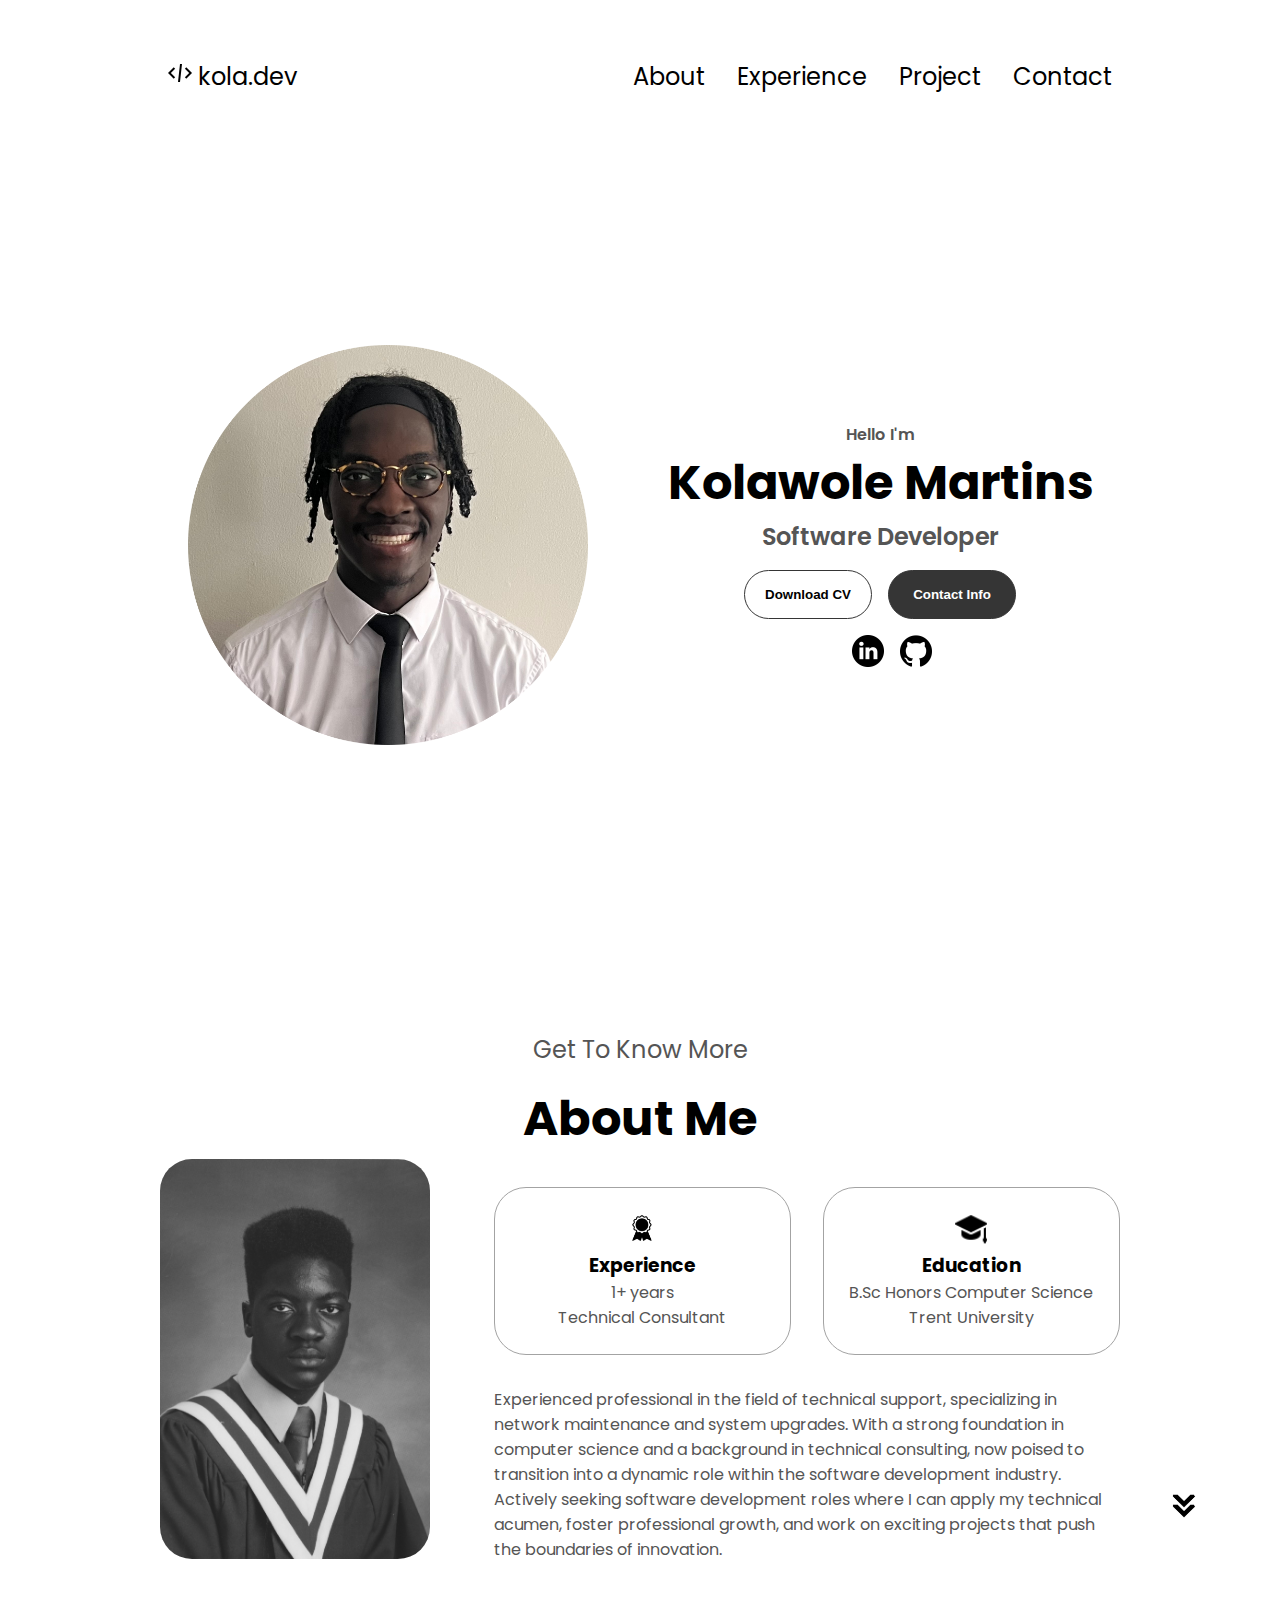
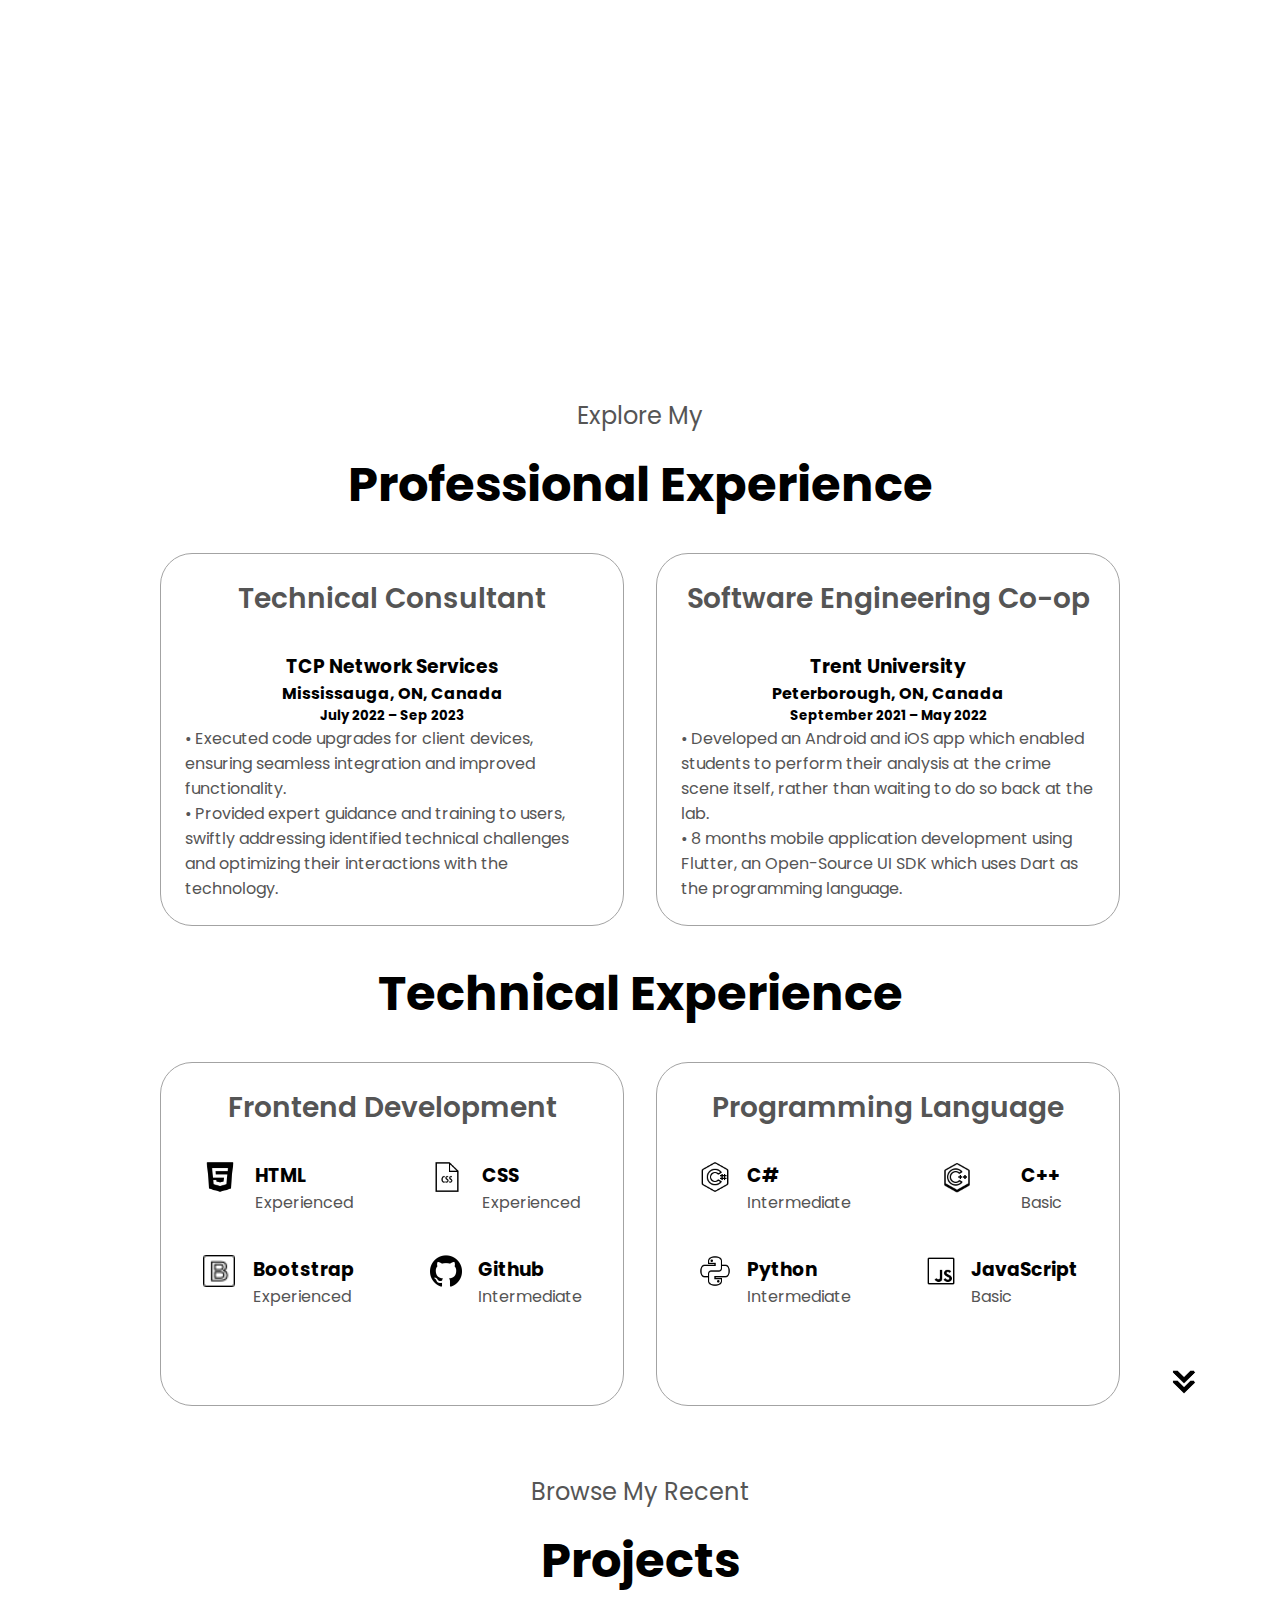
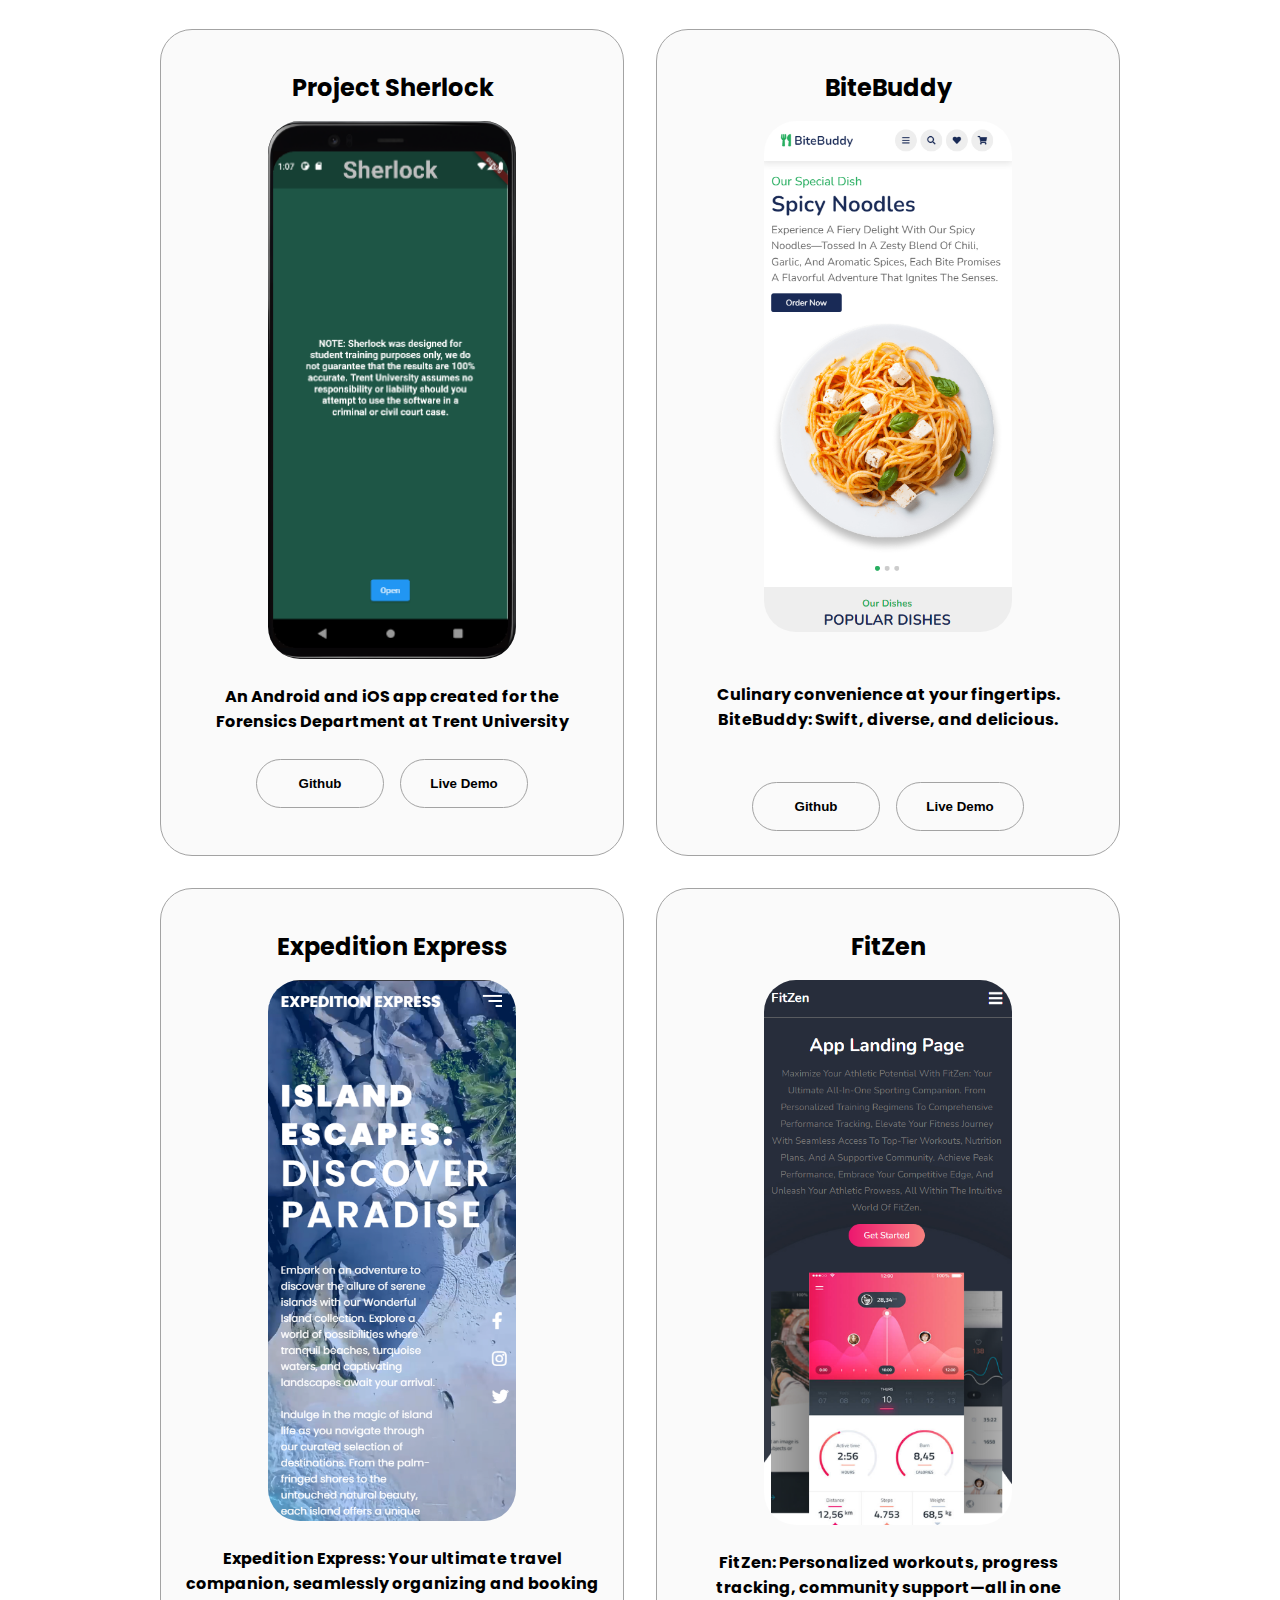
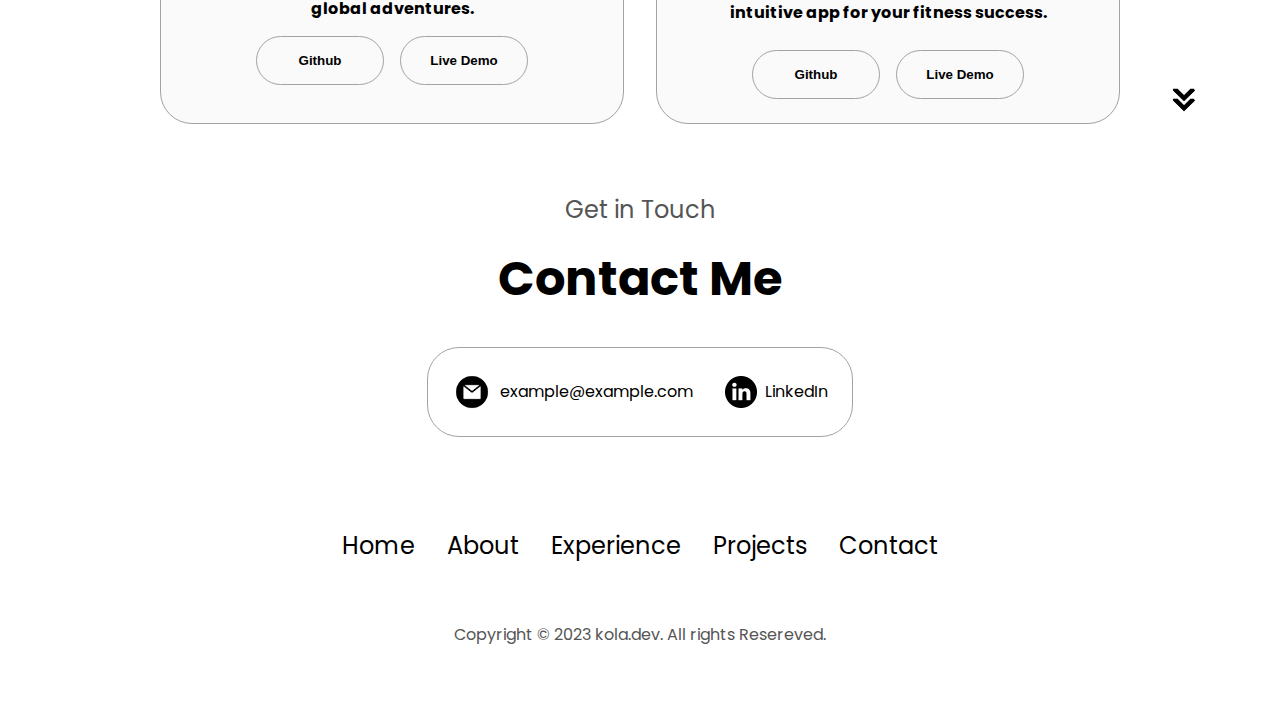
==== index.html @ 6b5a3121 "Update index.html" ====
<!DOCTYPE html>
<html lang="en">

<head>
    <meta charset="UTF-8">
    <meta name="viewport" content="width=device-width, initial-scale=1.0">
    <title>kola.dev</title>

    <!-- CSS Style Sheet -->
    <link rel="stylesheet" href="././wPortfolio/style.css">
    <link rel="stylesheet" href="././wPortfolio/mediaqueries.css">

</head>

<body>
    <nav id="desktop-nav">

        <div class="logo"><img src="././wPortfolio/assests/codingSymbol.png" alt="" class="ico"> kola.dev</div>
        <div>
            <ul class="nav-links">
                <li><a href="#about">About</a></li>
                <li><a href="#experience">Experience</a></li>
                <li><a href="#projects">Project</a></li>
                <li><a href="#contact">Contact</a></li>
            </ul>
        </div>
    </nav>

    <nav id="hamburger-nav">
        <div class="logo">kola.dev</div>
        <div class="hamburger-menu">
            <!-- JS open and close dropdown -->
            <div class="hamburger-icon" onclick="toggleMenu()">
                <span></span>
                <span></span>
                <span></span>
            </div>
            <div class="menu-links">
                <li><a href="#about" onclick="toggleMenu()">About</a></li>
                <li><a href="#experience" onclick="toggleMenu()">Experience</a></li>
                <li><a href="#projects" onclick="toggleMenu()">Project</a></li>
                <li><a href="#contact" onclick="toggleMenu()">Contact</a></li>
            </div>
        </div>
    </nav>

    <!-- Profile Section START -->
    <section id="profile">
        <div class="section__pic-container">
            <!-- Portfolio picture -->
            <img src="././wPortfolio/assests/Kprofile.png" alt="profile picture">
        </div>

        <div class="section__text">
            <p class="section_text__p1"> Hello I'm</p>
            <h1 class="title">Kolawole Martins</h1>
            <p class="section__text__p2">Software Developer</p>

            <!-- PDF Download -->
            <div class="btn-container">
                <button class="btn btn-color-2" onclick="window.open('././wPortfolio/assests/Kola Martins Resume.pdf')">
                    Download CV
                </button>

                <button class="btn btn-color-1" onclick="location.href='./#contact'">
                    Contact Info
                </button>
            </div>

            <!-- socials profiles  -->
            <div id="socials-container">

                <!-- linkedin profile -->
                <img src="././wPortfolio/assests/linkedin.png" alt="linkedin profile" class="icon"
                    onclick="location.href='https://www.linkedin.com/in/kola-martins/'">

                <!-- Github profile  -->
                <img src="././wPortfolio/assests/github.png" alt="linkedin profile" class="icon"
                    onclick="location.href='https://github.com/kolawole10/'">

            </div>
        </div>

    </section>

    <!-- Profile Section END -->


    <!-- About Section START -->
    <section id="about">
        <p class="section__text__p1">Get To Know More</p>
        <h1 class="title">About Me</h1>
        <div class="section-container">
            <!-- Second Image -->
            <div class="section__pic-container">
                <img src="././wPortfolio/assests/graduation-pic-bw.png" alt="Black Pic" class="about-pic">
            </div>
            <!-- About Me  -->
            <div class="about-details-container">
                <div class="about-containers">
                    <div class="details-container">
                        <!-- Experience  -->
                        <img src="././wPortfolio/assests/experience.png" alt="experience icon" class="icon">
                        <h3>Experience</h3>
                        <p>1+ years <br> Technical Consultant</p>
                    </div>
                    <div class="details-container">
                        <!-- Education  -->
                        <img src="././wPortfolio/assests/education2.png" alt="experience icon" class="icon">
                        <h3>Education</h3>
                        <p>B.Sc Honors Computer Science <br>Trent University </p>
                    </div>


                </div>
                <div class="text-container">
                    <p> Experienced professional in the field of technical support, specializing in network maintenance
                        and system
                        upgrades. With a strong foundation in computer science and a background in technical consulting,
                        now poised to
                        transition into a dynamic role within the software development industry.
                        Actively seeking software development roles where I can apply my technical acumen, foster
                        professional
                        growth, and work on exciting projects that push the boundaries of innovation.
                    </p>
                </div>
            </div>
        </div>
        <img src="././wPortfolio/assests/arrow.png" alt="Arrow icon" class="icon arrow"
            onclick="location.href='./#experience'">
    </section>

    <!-- About Section END -->


    <!-- Experience Section START -->
    <section id="experience">
        <p class="section__text__p1"> Explore My</p>

        <!-- Work Experience  -->
        <h1 class="title">Professional Experience</h1>

        <div class="experience-details-container">
            <div class="about-containers">

                <!-- First Experience Column -->
                <div class="details-container">
                    <h2 class="experience-sub-title">Technical Consultant </h2>
                    <h3>TCP Network Services</h3>
                    <h4>Mississauga, ON, Canada </h4>
                    <h5>July 2022 – Sep 2023</h5>

                    <div class="article-container">


                        <div>

                            <p>&#8226; Executed code upgrades for client devices, ensuring seamless integration and
                                improved
                                functionality.</p>
                            <p>&#8226; Provided expert guidance and training to users, swiftly addressing identified
                                technical challenges and
                                optimizing their interactions with the technology.</p>

                        </div>






                    </div>
                </div>

                <!-- Second Experience Column -->
                <div class="details-container">
                    <h2 class="experience-sub-title">Software Engineering Co-op </h2>
                    <h3>Trent University</h3>
                    <h4>Peterborough, ON, Canada </h4>
                    <h5>September 2021 – May 2022</h5>

                    <div class="article-container">


                        <div>

                            <p>&#8226; Developed an Android and iOS app which enabled students to perform their analysis
                                at the
                                crime scene itself, rather than waiting
                                to do so back at the lab.
                            </p>
                            <p>&#8226; 8 months mobile application development using Flutter, an Open-Source UI SDK
                                which uses Dart as the
                                programming language.
                            </p>

                        </div>






                    </div>
                </div>
            </div>

            <!-- Technical Experience -->

            <h1 class="title">Technical Experience</h1>
            <div class="experience-details-container">
                <div class="about-containers">

                    <!-- First Experience Column -->
                    <div class="details-container">
                        <h2 class="experience-sub-title">Frontend Development</h2>
                        <div class="article-container">
                            <article>
                                <img src="././wPortfolio/assests/hmtl-bw-png.png" alt="Experience Icon" class="icon">
                                <div>
                                    <h3>HTML</h3>
                                    <p>Experienced</p>
                                </div>
                            </article>

                            <article>
                                <img src="././wPortfolio/assests/css-bw.png" alt="Experience Icon" class="icon">
                                <div>
                                    <h3>CSS</h3>
                                    <p>Experienced</p>
                                </div>
                            </article>



                            <article>
                                <img src="././wPortfolio/assests/bootstrap-bw.png" alt="Experience Icon" class="icon">
                                <div>
                                    <h3>Bootstrap</h3>
                                    <p>Experienced</p>
                                </div>
                            </article>


                            <article>
                                <img src="././wPortfolio/assests/github.png" alt="Experience Icon" class="icon">
                                <div>
                                    <h3>Github</h3>
                                    <p>Intermediate</p>
                                </div>
                            </article>

                            <article>
                                <img src="" alt="" class="icon">
                                <div>
                                    <h3></h3>
                                    <p></p>
                                </div>
                            </article>


                            <article>
                                <img src="" alt="" class="icon">
                                <div>
                                    <h3></h3>
                                    <p></p>
                                </div>
                            </article>



                        </div>
                    </div>

                    <!-- Second Experience Column -->
                    <div class="details-container">
                        <h2 class="experience-sub-title">Programming Language</h2>
                        <div class="article-container">
                            <article>
                                <img src="././wPortfolio/assests/c-bw.png" alt="Experience Icon" class="icon">
                                <div>
                                    <h3>C#</h3>
                                    <p>Intermediate</p>
                                </div>
                            </article>

                            <article>
                                <img src="././wPortfolio/assests/c++.png" alt="Experience Icon" class="icon">
                                <div>
                                    <h3>C++</h3>
                                    <p>Basic</p>
                                </div>
                            </article>


                            <article>
                                <img src="././wPortfolio/assests/python-bw.png" alt="Experience Icon" class="icon">
                                <div>
                                    <h3>Python</h3>
                                    <p>Intermediate</p>
                                </div>
                            </article>



                            <article>
                                <img src="././wPortfolio/assests/js-png.png" alt="Experience Icon" class="icon">
                                <div>
                                    <h3>JavaScript</h3>
                                    <p>Basic</p>
                                </div>
                            </article>


                            <article>
                                <img src="" alt="" class="icon">
                                <div>
                                    <h3></h3>
                                    <p></p>
                                </div>
                            </article>

                            <article>
                                <img src="" alt="" class="icon">
                                <div>
                                    <h3></h3>
                                    <p></p>
                                </div>
                            </article>




                            <!-- <article>
                            <img src="././wPortfolio/assests/checkmark.png" alt="Experience Icon" class="icon">
                            <div>
                                <h3>C#</h3>
                                <p>Intermediate</p>
                            </div>
                        </article>

                        <article>
                            <img src="././wPortfolio/assests/checkmark.png" alt="Experience Icon" class="icon">
                            <div>
                                <h3>JavaScript</h3>
                                <p>Basic</p>
                            </div>
                        </article>

                        <article>
                            <img src="././wPortfolio/assests/checkmark.png" alt="Experience Icon" class="icon">
                            <div>
                                <h3>JavaScript</h3>
                                <p>Basic</p>
                            </div>
                        </article> -->
                        </div>
                    </div>
                </div>
            </div>


        </div>
        <!-- Arrow -->
        <img src="././wPortfolio/assests/arrow.png" alt="Arrow icon" class="icon arrow"
            onclick="location.href='./#projects'">

    </section>

    <!-- Experience Section END -->


    <!-- Projects Sections START-->
    <section id="projects">
        <p class="section__text__p1">Browse My Recent</p>
        <h1 class="title">Projects</h1>

        <!-- FIRST ROW OF PROJECTS START -->
        <div class="experience-details-container">
            <div class="about-containers">

                <!-- Different Projects -->
                <!-- Project Container 1 -->
                <div class="details-container color-container">
                    <h2 class="exprience-sub-title project-title">Project Sherlock</h2>
                    <div class="article-container">
                        <img src="././wPortfolio/assests/project-sherlock.png" alt="project 1" class="project-img">
                    </div>
                    <br>
                    <h4>An Android and iOS app created for the Forensics Department at Trent University </h4>
                    <br>
                    <div class="btn-container">
                        <button class="btn btn-color-2 project-btn"
                            onclick="location.href='https://github.com/kolawole10/Project-Sherlock'">Github</button>


                        <button class="btn btn-color-2 project-btn"
                            onclick="location.href='https://www.figma.com/file/FISOCzTKLMI5mFqd1ZeScE/Project-Sherlock?type=design&node-id=0-1&mode=design'">Live
                            Demo</button>
                    </div>
                </div>

                <!-- Project Container 2 -->
                <div class="details-container color-container">
                    <h2 class="exprience-sub-title project-title">BiteBuddy</h2>
                    <div class="article-container">

                        <img src="././wPortfolio/assests/bitebuddy phone.png" alt="project 1" class="project-img">
                    </div>

                    <br> <br>
                    <h4>Culinary convenience at your fingertips. BiteBuddy: Swift, diverse, and delicious. </h4>
                    <br>
                    <br>
                    <div class="btn-container">
                        <button class="btn btn-color-2 project-btn"
                            onclick="location.href='https://github.com/kolawole10/BiteBuddy'">Github</button>


                        <button class="btn btn-color-2 project-btn"
                            onclick="location.href='../food website/index.html'">Live Demo</button>
                    </div>
                </div>

                <!-- Project Container 3 -->
                <div class="details-container color-container">
                    <h2 class="exprience-sub-title project-title">Expedition Express</h2>
                    <div class="article-container">

                        <img src="././wPortfolio/assests/Expedition Express.png" alt="project 1" class="project-img">
                    </div>


                    <br>
                    <h4 style="margin-bottom: 15px;">Expedition Express: Your ultimate travel companion, seamlessly
                        organizing and booking global adventures.</h4>


                    <div class="btn-container">
                        <button class="btn btn-color-2 project-btn"
                            onclick="location.href='https://github.com/kolawole10/travel-website'">Github</button>


                        <button class="btn btn-color-2 project-btn"
                            onclick="location.href='../travel website/index.html'">Live Demo</button>
                    </div>
                </div>

                <div class="details-container color-container">
                    <h2 class="exprience-sub-title project-title">FitZen</h2>
                    <div class="article-container">
                        <img src="././wPortfolio/assests/FitZen Pic.png" alt="project 1" class="project-img">
                    </div>
                    <br>
                    <h4>FitZen: Personalized workouts, progress tracking, community support—all in one intuitive app for
                        your fitness success. </h4>
                    <br>
                    <div class="btn-container">
                        <button class="btn btn-color-2 project-btn"
                            onclick="location.href='https://github.com/kolawole10/landing-page/tree/main'">Github</button>


                        <button class="btn btn-color-2 project-btn"
                            onclick="location.href='../landing page/index.html'">Live Demo</button>

                    </div>
                </div>





                <!-- END of PROJECTS -->
            </div>



        </div>



        <img src="././wPortfolio/assests/arrow.png" alt="Arrow icon" class="icon arrow"
            onclick="location.href='./#contact'">
    </section>

    <!-- Projects Sections END-->


    <!-- Contact Sections START-->
    <section id="contact">
        <p class="section__text__p1">Get in Touch</p>
        <h1 class="title">Contact Me</h1>
        <div class="contact-info-upper-container">
            <div class="contact-info-container">
                <img src="././wPortfolio/assests/email.png" alt="Email icon" class="icon contact-icon email-icon">
                <p><a href="mailto:kolaw.martins@gmail.com">example@example.com</a></p>
            </div>


            <div class="contact-info-container">
                <img src="././wPortfolio/assests/linkedin.png" alt="linkedin icon" class="icon contact-icon">
                <p><a href="https://www.linkedin.com/in/kola-martins/">LinkedIn </a></p>
            </div>
        </div>


    </section>
    <!-- Contact Sections End-->


    <footer>
        <nav>
            <div class="nav-links-container">
                <ul class="nav-links">
                    <li><a href="#desktop-nav">Home</a></li>
                    <li><a href="#about">About</a></li>
                    <li><a href="#experience">Experience</a></li>
                    <li><a href="#projects">Projects</a></li>
                    <li><a href="#contact">Contact</a></li>
                </ul>
        </nav>
        </div>
        <p>Copyright &#169; 2023 kola.dev. All rights Resereved.</p>
    </footer>
    <!-- JavaScript -->
    <script src="./wPortfolio/script.js"></script>
</body>

</html>
---- wPortfolio/style.css ----
/* Open Sans Font */

/* @import url("https://fonts.googleapis.com/css2?family=Open+Sans:wght@600&display=swap"); */

@import url("https://fonts.googleapis.com/css2?family=Libre+Baskerville&family=Poppins&display=swap");

* {
	margin: 0;
	padding: 0;
}

body {
	font-family: "Poppins", sans-serif;
	scroll-behavior: smooth;
}

html {
	scroll-behavior: smooth;
}

p {
	color: rgb(85, 85, 85);
}

/* Transtition */

a,
.btn {
	transition: all 300ms ease;
}

/* Desktop Nav */

nav,
.nav-links {
	display: flex;
}

nav {
	justify-content: space-around;
	align-items: center;
	height: 17vh;
}

.nav-links {
	gap: 2rem;
	list-style: none;
	font-size: 1.5rem;
	scroll-behavior: smooth;
}

a {
	color: black;
	text-decoration: none;
	text-decoration-color: white;
}

a:hover {
	color: grey;
	text-decoration: underline;
	text-underline-offset: 1rem;
	text-decoration-color: rgb(181, 181, 181);
	cursor: pointer;
}

.logo {
	font-size: 1.5rem;
}

.logo:hover {
	cursor: default;
}

/* hamburger-nav */
#hamburger-nav {
	display: none;
}

.hamburger-menu {
	position: relative;
	display: inline-flex;
}

.hamburger-icon {
	display: flex;
	flex-direction: column;
	justify-content: space-between;
	height: 24px;
	width: 30px;
	cursor: pointer;
}

.hamburger-icon span {
	width: 100%;
	height: 2px;
	background-color: black;
	transition: all 0.3 ease-in-out;
}

.menu-links {
	position: absolute;
	top: 100%;
	right: 0;
	background-color: white;
	width: fit-content;
	max-height: 0;
	overflow: hidden;
	transition: all;
}

.menu-links a {
	display: block;
	padding: 10px;
	text-align: center;
	font-size: 1.5rem;
	color: black;
	text-decoration: none;
	transition: all 0.3 ease-in-out;
}

/*  ======= Hamburger Menu START ======= */

.menu-links li {
	list-style: none;
}

.menu-links.open {
	max-height: 300px;
}

.hamburger-icon.open span:first-child {
	transform: rotate(45deg) translate(10px, 5px);
}

.hamburger-icon.open span:nth-child(2) {
	opacity: 0;
}

.hamburger-icon.open span:last-child {
	transform: rotate(-45deg) translate(10px, -5px);
}

.hamburger-icon span:first-child {
	transform: none;
}
.hamburger-icon span:first-child {
	opacity: 1;
}
.hamburger-icon span:first-child {
	transform: none;
}

/*  ======= Hamburger Menu END ======= */

/* ====== SECTIONS ====== */

section {
	padding-top: 4vh;
	height: 96vh;
	margin: 0 10rem;
	box-sizing: border-box;
	min-height: fit-content;
}

.section-container {
	display: flex;
}

/* Profile Section */

#profile {
	display: flex;
	justify-content: center;
	gap: 5rem;
	height: 80vh;
}

/* Porfile Image  */
.section__pic-container {
	display: flex;
	height: 400px;
	width: 400px;
	margin: auto 0;
}

.section__text {
	align-self: center;
	text-align: center;
}

.section__text p {
	font-weight: 600;
}

.section__text__p1 {
	text-align: center;
	font-size: 1.5rem;
	margin-bottom: 1rem;
}

.section__text__p2 {
	text-align: center;
	font-size: 1.5rem;
	margin-bottom: 1rem;
}
.title {
	font-size: 3rem;
	text-align: center;
	cursor: default;
}

#socials-container {
	display: flex;
	justify-content: center;
	margin-top: 1rem;
	margin-left: 1.5rem;
	gap: 1rem;
}

/* Icons == linkedin github */
.icon {
	cursor: pointer;
	height: 2rem;
}

/* Buttons */

.btn-container {
	display: flex;
	justify-content: center;
	gap: 1rem;
}

.btn {
	font-weight: 600;
	transition: all 300ms ease;
	padding: 1rem;
	width: 8rem;
	border-radius: 2rem;
}

.btn-color-1,
.btn-color-2 {
	border: rgb(53, 53, 53) 0.1rem solid;
}

.btn-color-1:hover,
.btn-color-2:hover {
	cursor: pointer;
}

.btn-color-1,
.btn-color-2 :hover {
	cursor: pointer;
	background: rgb(53, 53, 53);
	color: white;
}

.btn-color-1:hover {
	background: rgb(0, 0, 0);
}

.btn-color-2 {
	background: none;
}

.btn-color-2:hover {
	cursor: pointer;
	border: rgb(255, 255, 255) 0.1rem solid;
	background-color: rgb(211, 211, 211);
}

.btn-container {
	gap: 1rem;
}

/* END OF HERO SECTION === PROFILE IMAGE TO GITHUB ICON  */

/* About Section  */

#about {
	position: relative;
}

.about-containers {
	gap: 2rem;
	margin-bottom: 2rem;
	margin-top: 2rem;
}

.about-details-container {
	justify-content: center;
	flex-direction: column;
}

.about-containers,
.about-details-container {
	display: flex;
}

.about-pic {
	border-radius: 2rem;
}

.arrow {
	position: absolute;
	right: -5rem;
	bottom: 2.5rem;
}

.details-container {
	padding: 1.5rem;
	flex: 1;
	background: white;
	border-radius: 2rem;
	border: rgb(53, 53, 53) 0.1rem solid;
	border-color: rgb(163, 163, 163);
	text-align: center;
}

.section-container {
	gap: 4rem;
	height: 80%;
}

.sections__pic-container {
	height: 400px;
	width: 400px;
	margin: auto 0;
}

/* Experience Section */

#experience {
	position: relative;
}

.experience-sub-title {
	color: rgb(85, 85, 85);
	font-weight: 600;
	font-size: 1.75rem;
	margin-bottom: 2rem;
}

.experience-details-container {
	display: flex;
	justify-content: center;
	flex-direction: column;
}

.article-container {
	display: flex;
	text-align: initial;
	flex-wrap: wrap;
	flex-direction: row;
	gap: 2.5rem;
	justify-content: space-around;
}

article {
	display: flex;
	width: 10rem;
	justify-content: space-around;
	gap: 0.5rem;
}

article .icon {
	cursor: default;
}

/* <!-- Projects Sections --> */

#projects {
	position: relative;
}

.color-container {
	border-color: rgb(163, 163, 163);
	background: rgb(250, 250, 250);
}

.project-img {
	border-radius: 2rem;
	width: 60%;
	height: 40%;
}

.project-title {
	margin: 1rem;
	color: black;
}

.project-btn {
	color: black;
	border-color: rgb(163, 163, 163);
}

/* Contact Page */
#contact {
	display: flex;
	justify-content: center;
	flex-direction: column;
	height: 70vh;
}

.contact-info-upper-container {
	display: flex;
	justify-content: center;
	border-radius: 2rem;
	border: rgb(53, 53, 53) 0.1rem solid;
	border-color: rgb(163, 163, 163);
	background: (250, 250, 250);
	margin: 2rem auto;
	padding: 0.5rem;
}

.contact-info-container {
	display: flex;
	align-items: center;
	justify-content: center;
	gap: 0.5rem;
	margin: 1rem;
}

.contact-info-container p {
	font: large;
}

.contact-icon {
	cursor: default;
}

.email-icon {
	height: 2.5rem;
}

footer {
	height: 26vh;
	margin: 0 1rem;
}

footer p {
	text-align: center;
}
---- wPortfolio/mediaqueries.css ----
@media screen and (max-width: 1920px) {
	#profile {
		height: 83vh;
		margin-bottom: 6rem;
	}
	.about-containers {
		flex-wrap: wrap;
	}
	#contact,
	#projects {
		height: fit-content;
	}
	section,
	.section-container {
		height: fit-content;
	}

	#experience {
		margin-top: 25rem;
	}
}

@media screen and (max-width: 1200px) {
	#desktop-nav {
		display: none;
	}
	#hamburger-nav {
		display: flex;
	}
	#experience,
	.experience-details-container {
		margin-top: 2rem;
	}
	#profile,
	.section-container {
		display: block;
	}
	.arrow {
		display: none;
	}
	section,
	.section-container {
		height: fit-content;
	}
	section {
		margin: 0 5%;
	}
	.section__pic-container {
		width: 275px;
		height: 275px;
		margin: 0 auto 2rem;
	}
	.about-containers {
		margin-top: 0;
	}
}

@media screen and (max-width: 600px) {
	#contact,
	footer {
		height: 40vh;
	}
	#profile {
		height: 83vh;
		margin-bottom: 0;
	}
	article {
		font-size: 1rem;
	}
	footer nav {
		height: fit-content;
		margin-bottom: 2rem;
	}
	.about-containers,
	.contact-info-upper-container,
	.btn-container {
		flex-wrap: wrap;
	}
	.contact-info-container {
		margin: 0.5rem;
	}
	.contact-info-container p,
	.nav-links li a {
		font-size: 1rem;
	}
	.experience-sub-title {
		font-size: 1.25rem;
	}
	.logo {
		font-size: 1.5rem;
	}
	.nav-links {
		flex-direction: column;
		gap: 0.5rem;
		text-align: center;
	}
	.section__pic-container {
		width: auto;
		height: 46vw;
		justify-content: center;
	}
	.section__text__p2 {
		font-size: 1.25rem;
	}
	.title {
		font-size: 2rem;
	}
	.text-container {
		text-align: justify;
	}
}
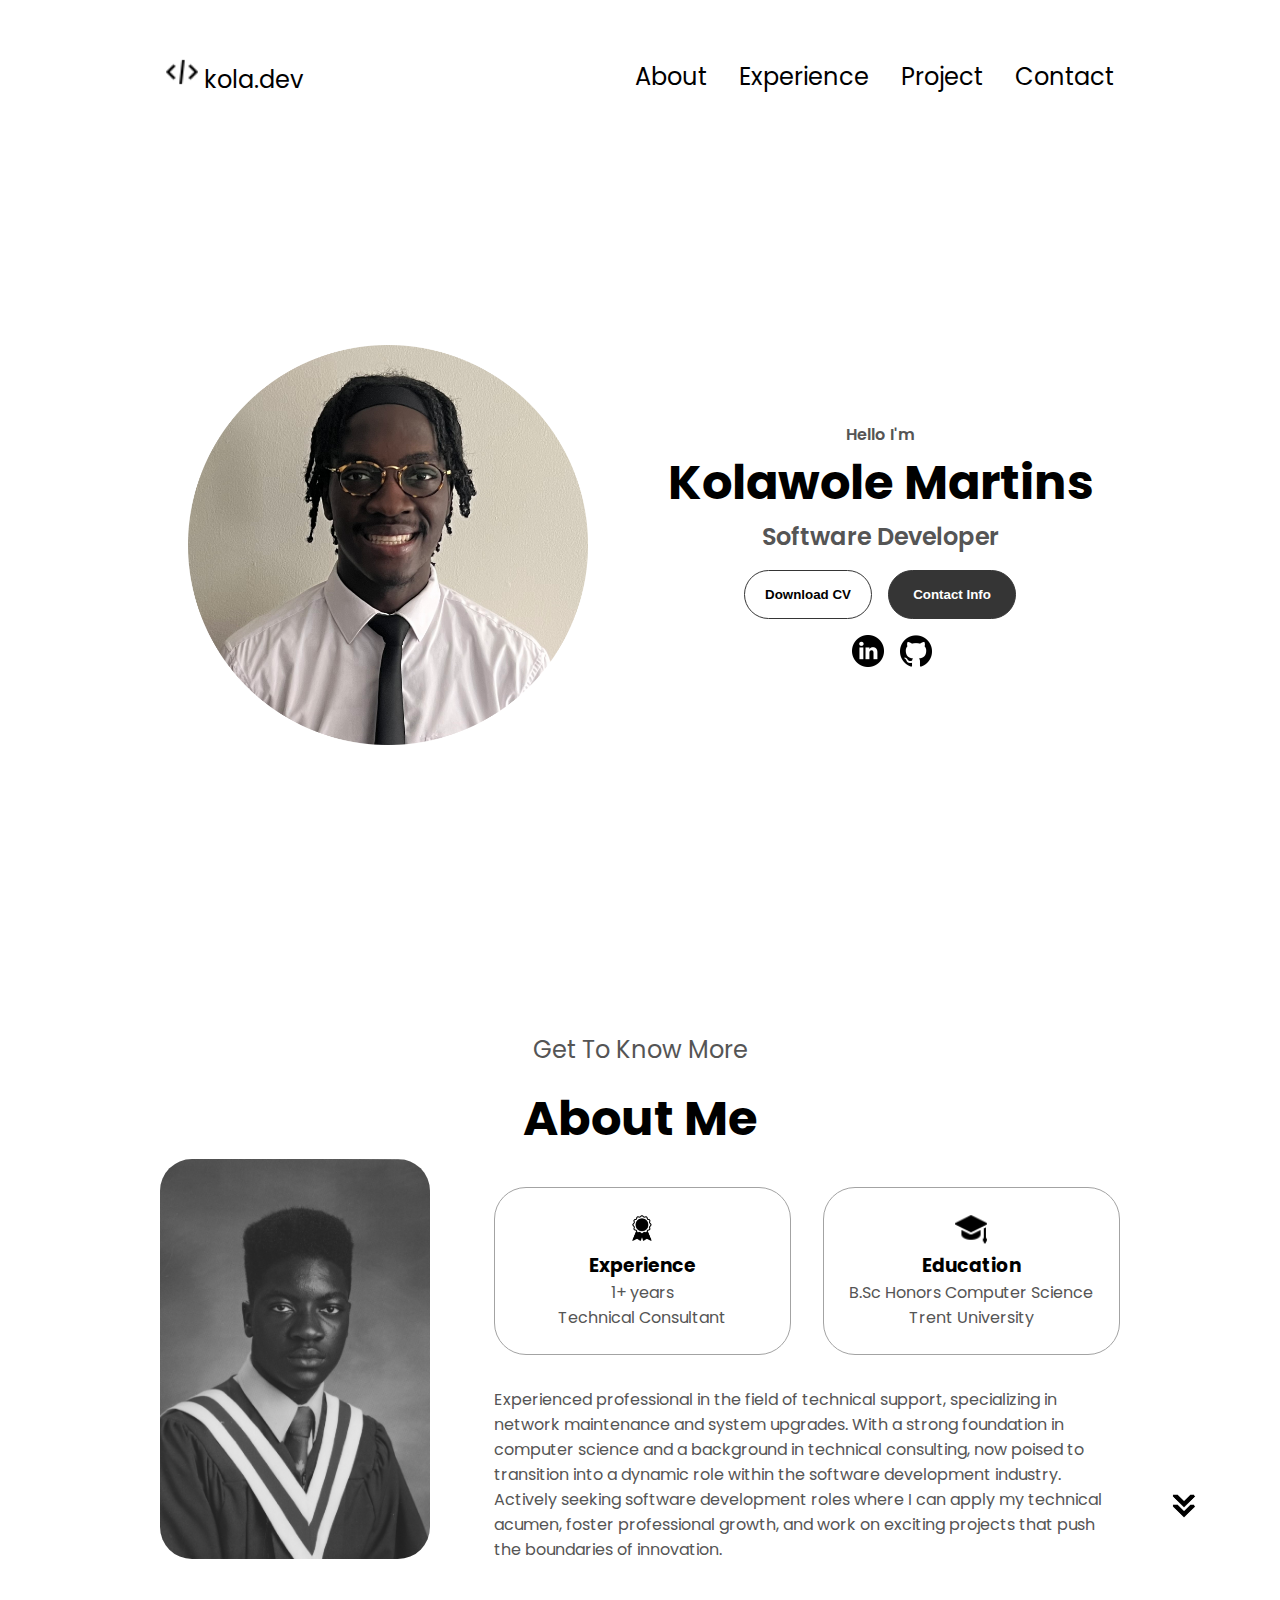
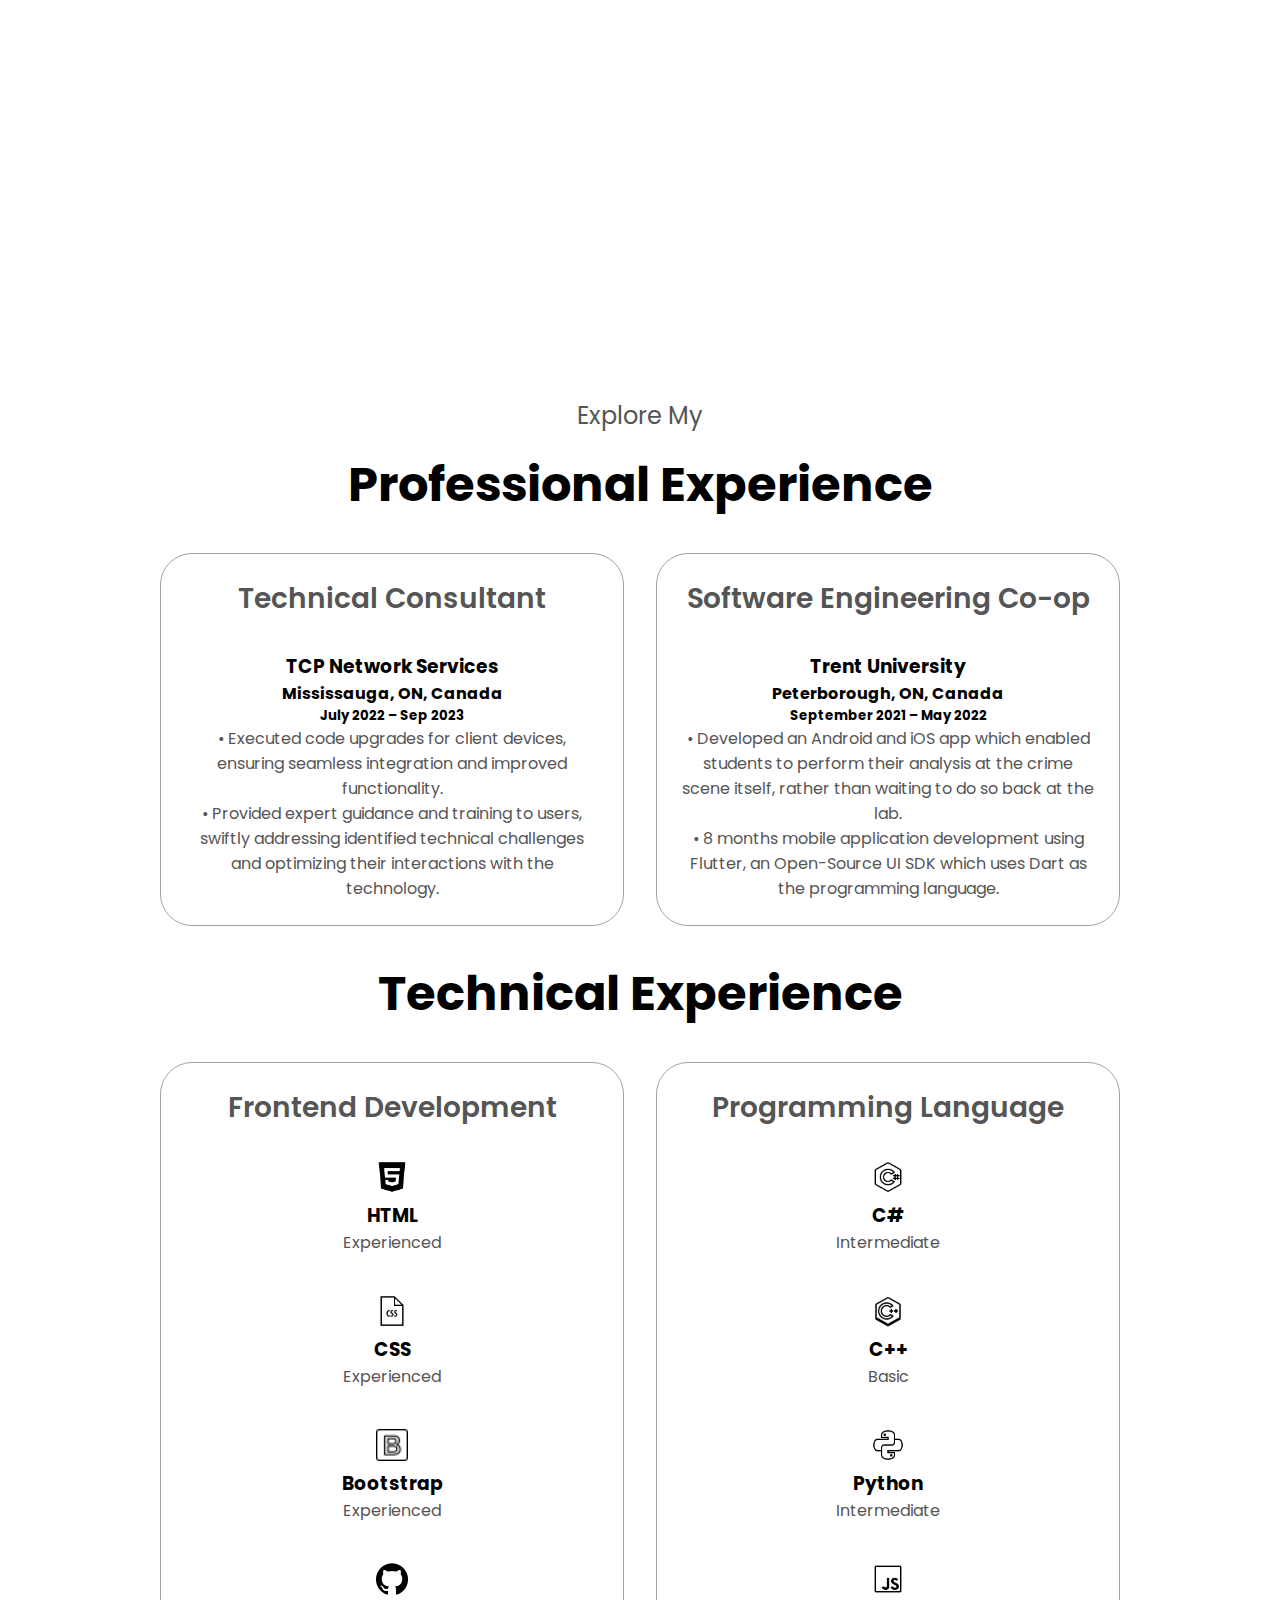
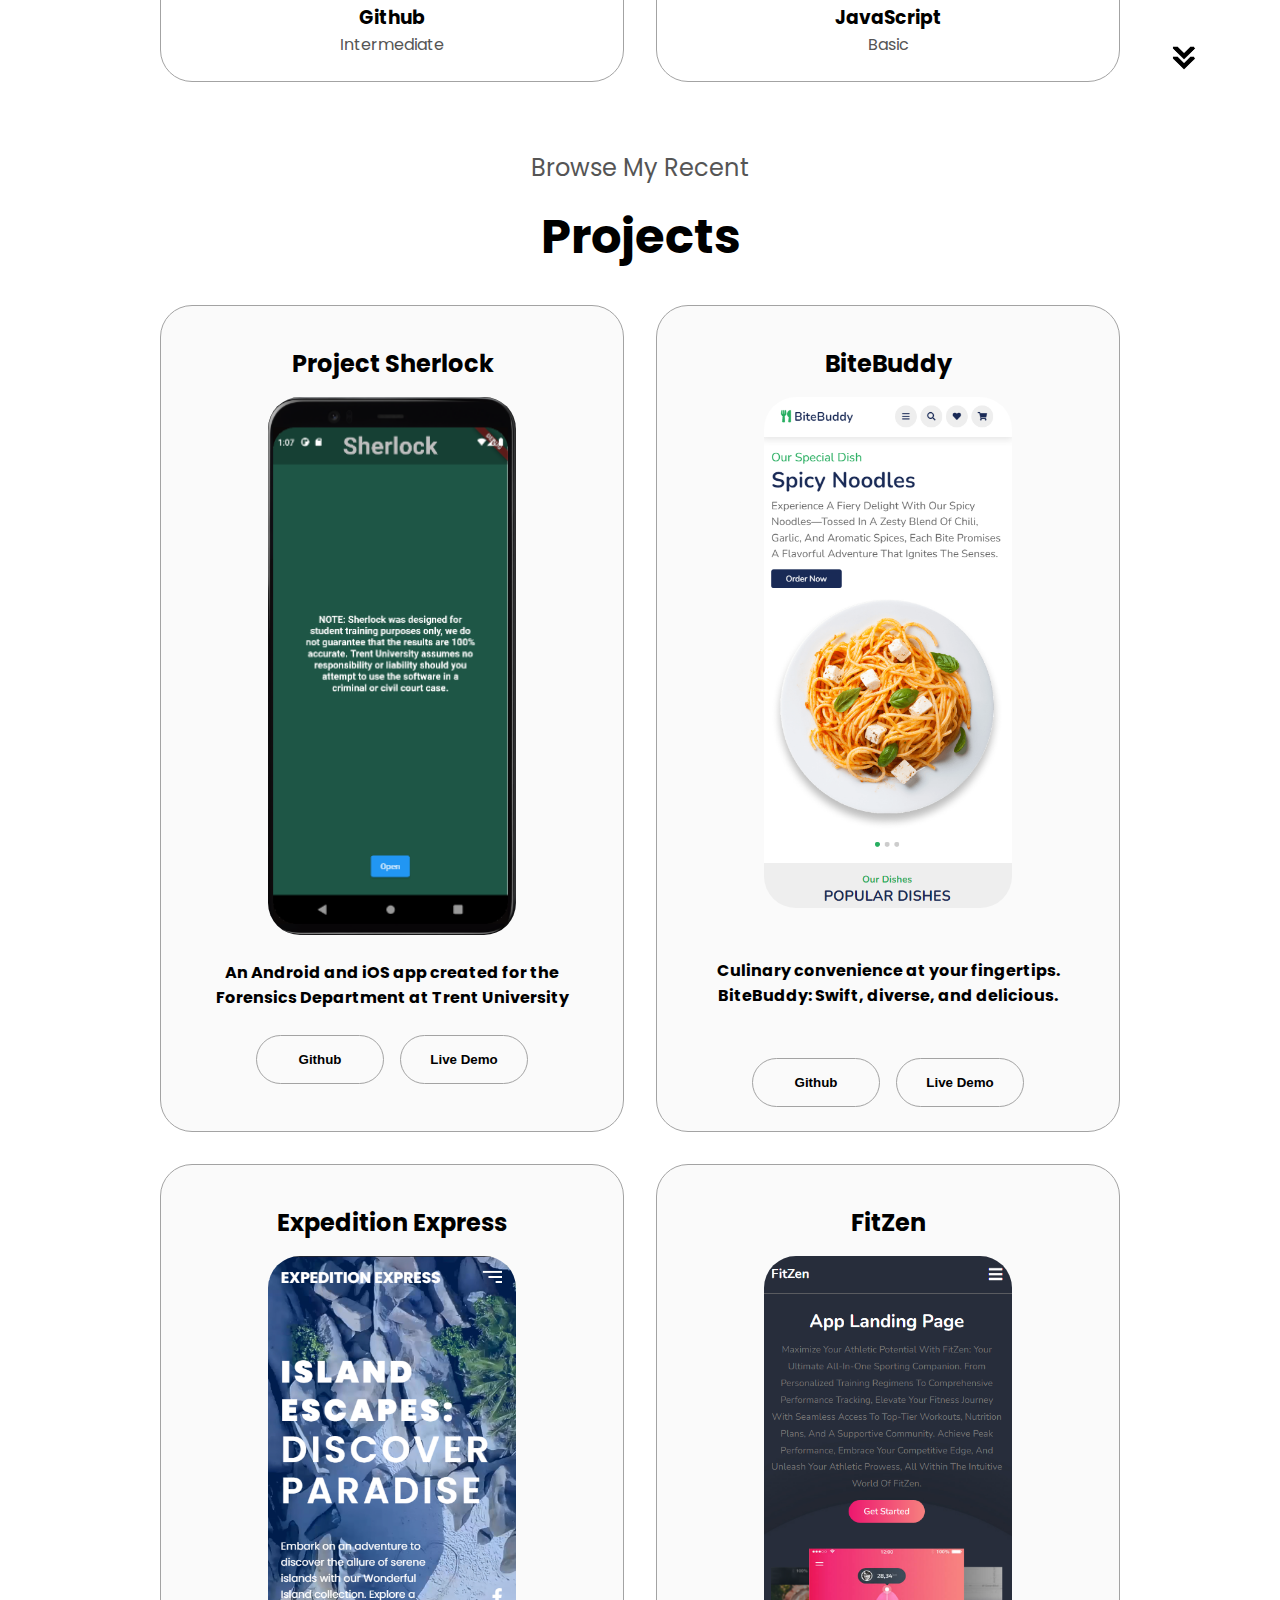
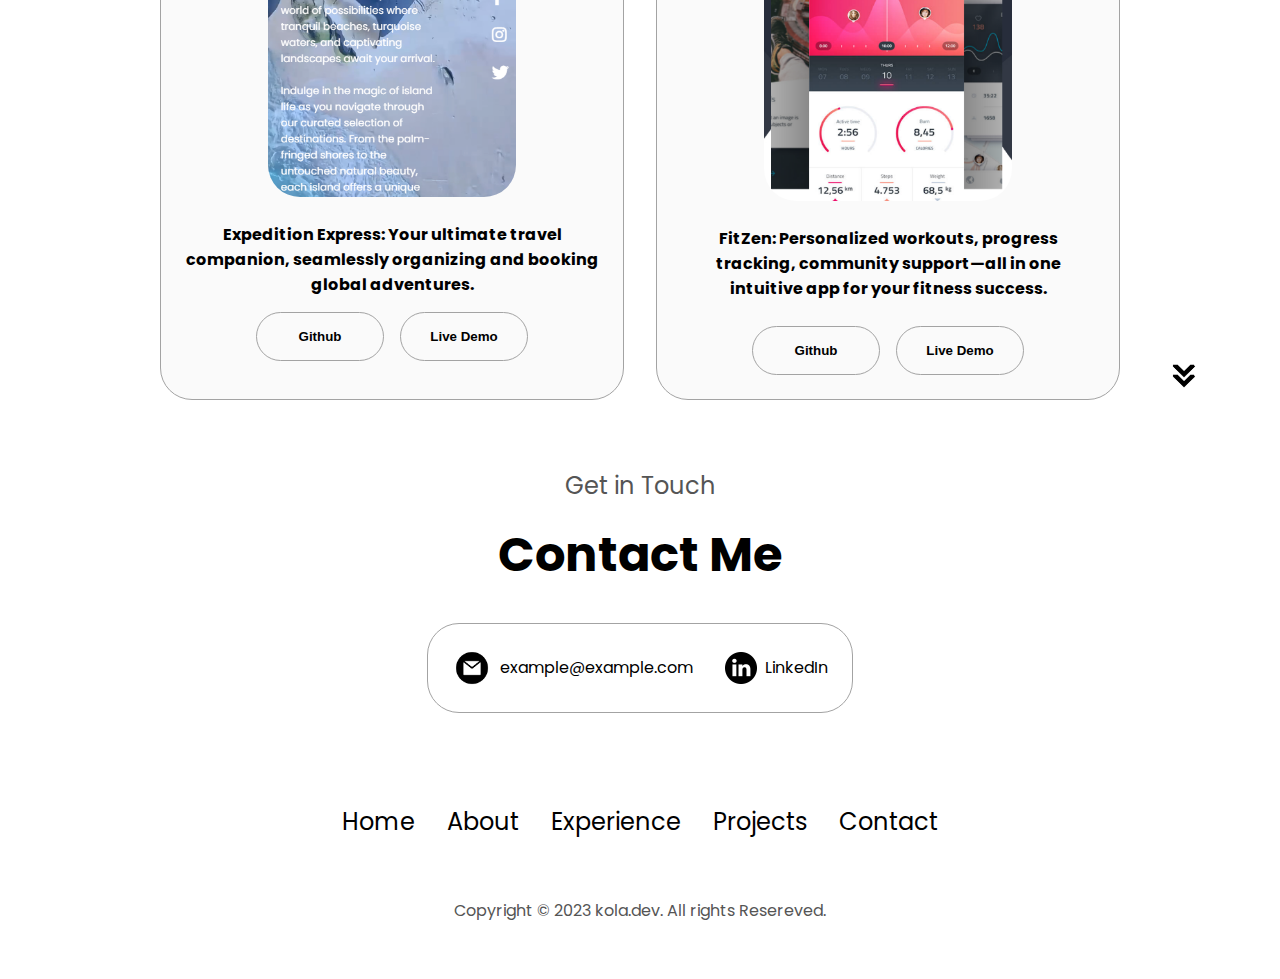
==== commit dbc50484: "Improved responsiveness for mobile devices" ====
--- a/index.html
+++ b/index.html
@@ -12,18 +12,24 @@
 
 </head>
 
+
 <body>
+
     <nav id="desktop-nav">
 
-        <div class="logo"><img src="././wPortfolio/assests/codingSymbol.png" alt="" class="ico"> kola.dev</div>
+
+        <div class="logo"><img src="././wPortfolio/assests/codingSymbol.png" alt="" class="icon"> kola.dev</div>
+
         <div>
             <ul class="nav-links">
+
                 <li><a href="#about">About</a></li>
                 <li><a href="#experience">Experience</a></li>
                 <li><a href="#projects">Project</a></li>
                 <li><a href="#contact">Contact</a></li>
             </ul>
         </div>
+
     </nav>
 
     <nav id="hamburger-nav">
@@ -114,7 +120,8 @@
 
                 </div>
                 <div class="text-container">
-                    <p> Experienced professional in the field of technical support, specializing in network maintenance
+                    <p class="intro"> Experienced professional in the field of technical support, specializing in
+                        network maintenance
                         and system
                         upgrades. With a strong foundation in computer science and a background in technical consulting,
                         now poised to
@@ -146,7 +153,7 @@
                 <!-- First Experience Column -->
                 <div class="details-container">
                     <h2 class="experience-sub-title">Technical Consultant </h2>
-                    <h3>TCP Network Services</h3>
+                    <h3 class="sc">TCP Network Services</h3>
                     <h4>Mississauga, ON, Canada </h4>
                     <h5>July 2022 – Sep 2023</h5>
 
@@ -155,7 +162,8 @@
 
                         <div>
 
-                            <p>&#8226; Executed code upgrades for client devices, ensuring seamless integration and
+                            <p class="p-text">&#8226; Executed code upgrades for client devices, ensuring seamless
+                                integration and
                                 improved
                                 functionality.</p>
                             <p>&#8226; Provided expert guidance and training to users, swiftly addressing identified
@@ -175,7 +183,7 @@
                 <!-- Second Experience Column -->
                 <div class="details-container">
                     <h2 class="experience-sub-title">Software Engineering Co-op </h2>
-                    <h3>Trent University</h3>
+                    <h3 class="sc">Trent University</h3>
                     <h4>Peterborough, ON, Canada </h4>
                     <h5>September 2021 – May 2022</h5>
 
@@ -184,7 +192,8 @@
 
                         <div>
 
-                            <p>&#8226; Developed an Android and iOS app which enabled students to perform their analysis
+                            <p class="p-text">&#8226; Developed an Android and iOS app which enabled students to perform
+                                their analysis
                                 at the
                                 crime scene itself, rather than waiting
                                 to do so back at the lab.
@@ -250,22 +259,7 @@
                                 </div>
                             </article>
 
-                            <article>
-                                <img src="" alt="" class="icon">
-                                <div>
-                                    <h3></h3>
-                                    <p></p>
-                                </div>
-                            </article>
-
-
-                            <article>
-                                <img src="" alt="" class="icon">
-                                <div>
-                                    <h3></h3>
-                                    <p></p>
-                                </div>
-                            </article>
+
 
 
 
@@ -312,21 +306,7 @@
                             </article>
 
 
-                            <article>
-                                <img src="" alt="" class="icon">
-                                <div>
-                                    <h3></h3>
-                                    <p></p>
-                                </div>
-                            </article>
-
-                            <article>
-                                <img src="" alt="" class="icon">
-                                <div>
-                                    <h3></h3>
-                                    <p></p>
-                                </div>
-                            </article>
+
 
 
 
@@ -418,7 +398,7 @@
 
 
                         <button class="btn btn-color-2 project-btn"
-                            onclick="location.href='../food website/index.html'">Live Demo</button>
+                            onclick="location.href='https://kolawole10.github.io/BiteBuddy/'">Live Demo</button>
                     </div>
                 </div>
 
@@ -512,14 +492,15 @@
         <nav>
             <div class="nav-links-container">
                 <ul class="nav-links">
-                    <li><a href="#desktop-nav">Home</a></li>
+                    <li><a href="#" onclick="scrollToTop()">Home</a></li>
                     <li><a href="#about">About</a></li>
                     <li><a href="#experience">Experience</a></li>
                     <li><a href="#projects">Projects</a></li>
                     <li><a href="#contact">Contact</a></li>
                 </ul>
+            </div>
         </nav>
-        </div>
+
         <p>Copyright &#169; 2023 kola.dev. All rights Resereved.</p>
     </footer>
     <!-- JavaScript -->
--- a/wPortfolio/style.css
+++ b/wPortfolio/style.css
@@ -350,22 +350,23 @@
 
 .article-container {
 	display: flex;
-	text-align: initial;
 	flex-wrap: wrap;
-	flex-direction: row;
 	gap: 2.5rem;
-	justify-content: space-around;
+	justify-content: center; /* Adjusted to center the content */
 }
 
 article {
 	display: flex;
-	width: 10rem;
-	justify-content: space-around;
+	width: 200px; /* Set a fixed width or adjust as needed */
+	flex-direction: column; /* Updated to stack icon and text */
+	align-items: center; /* Centered items */
 	gap: 0.5rem;
+	text-align: center; /* Centered text */
 }
 
 article .icon {
 	cursor: default;
+	max-width: 100px; /* Set a max width for the icons */
 }
 
 /* <!-- Projects Sections --> */
--- a/wPortfolio/mediaqueries.css
+++ b/wPortfolio/mediaqueries.css
@@ -84,7 +84,7 @@
 		font-size: 1rem;
 	}
 	.experience-sub-title {
-		font-size: 1.25rem;
+		font-size: 2rem;
 	}
 	.logo {
 		font-size: 1.5rem;
@@ -108,4 +108,33 @@
 	.text-container {
 		text-align: justify;
 	}
+
+	.intro {
+		padding: 0;
+		margin: 0;
+		line-height: 1.5; /* Adjust line height for better readability */
+		font-size: 16px; /* Set a base font size for paragraphs */
+		text-align: left; /* Ensure text is aligned to the left */
+		/* You might also need to check for other inherited styles affecting the paragraphs */
+	}
+
+	.article-container {
+		font-size: 16px;
+		text-align: left;
+		line-height: 1.5rem;
+		margin-top: 10px;
+	}
+
+	.p-text {
+		margin-bottom: 10px;
+	}
+
+	.sc {
+		margin-top: -2rem;
+	}
+
+	#socials-container {
+		margin-top: 3rem;
+		margin-left: 1rem;
+	}
 }
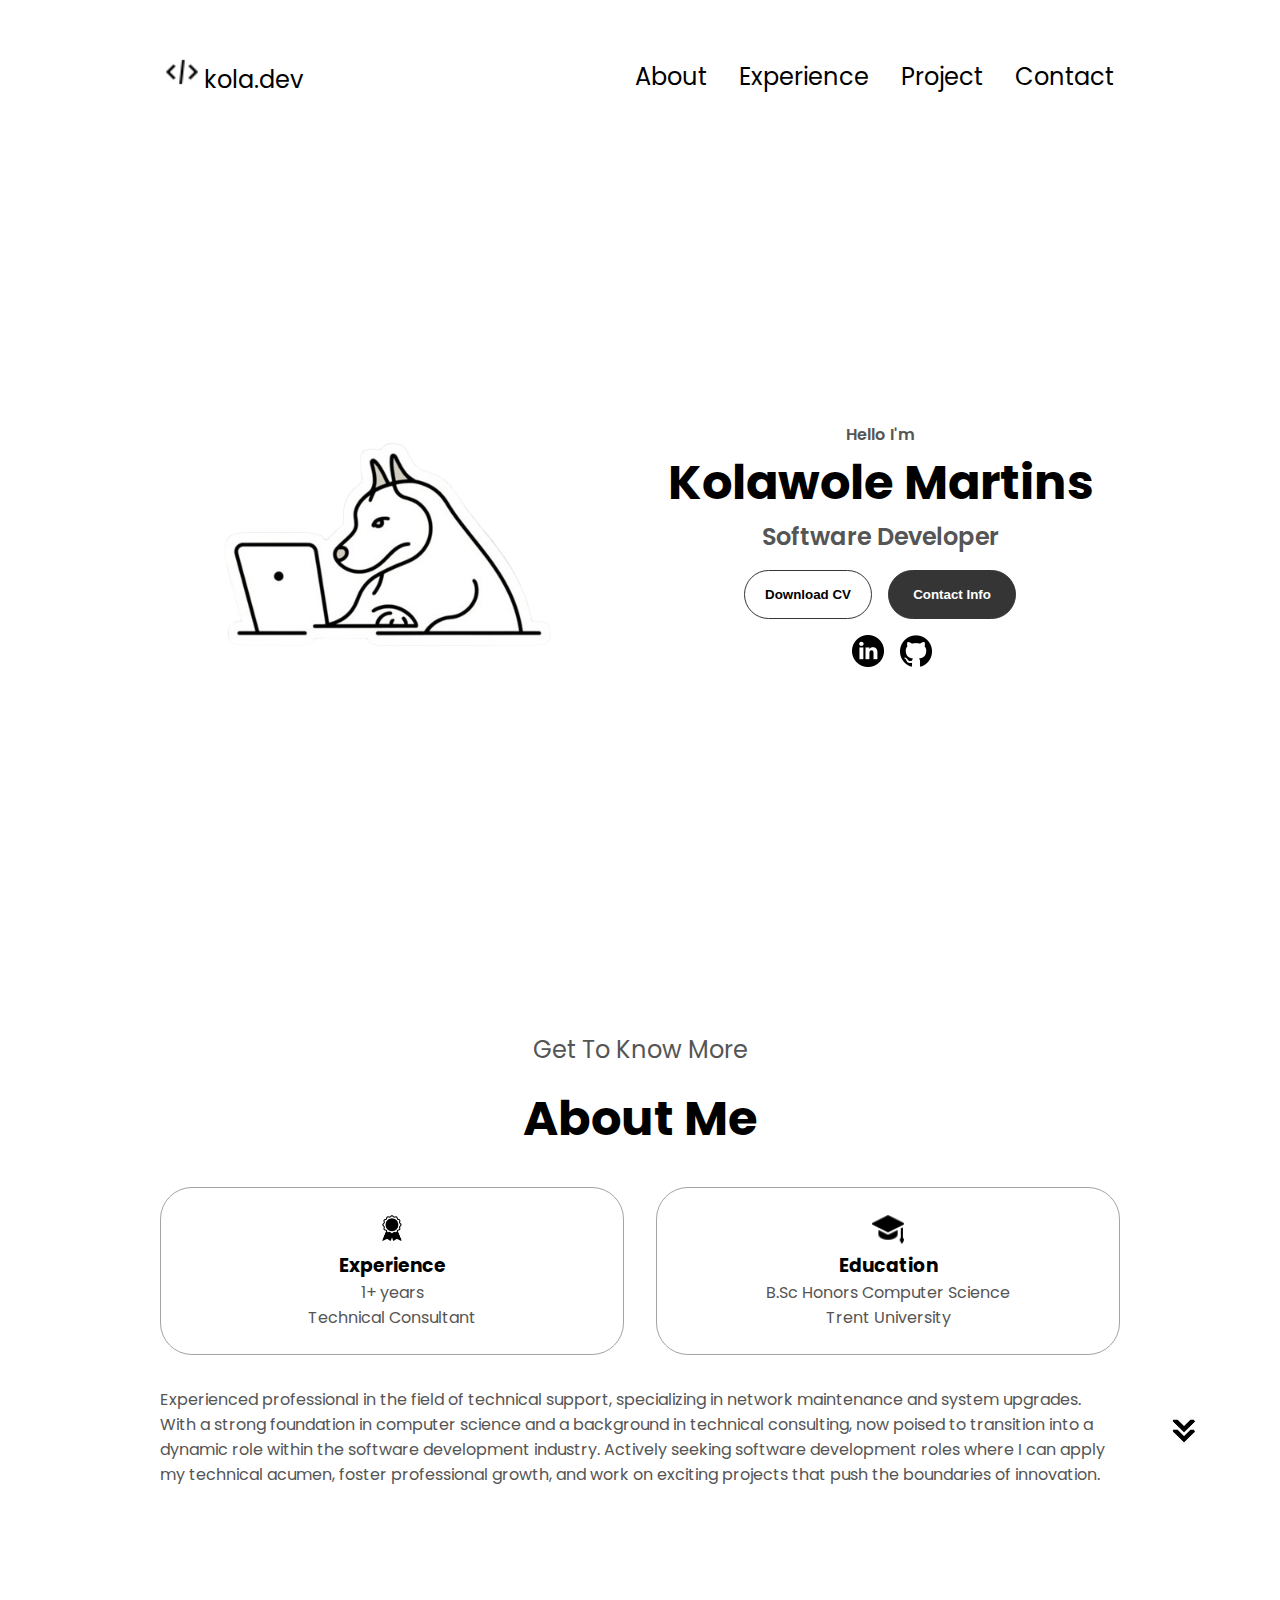
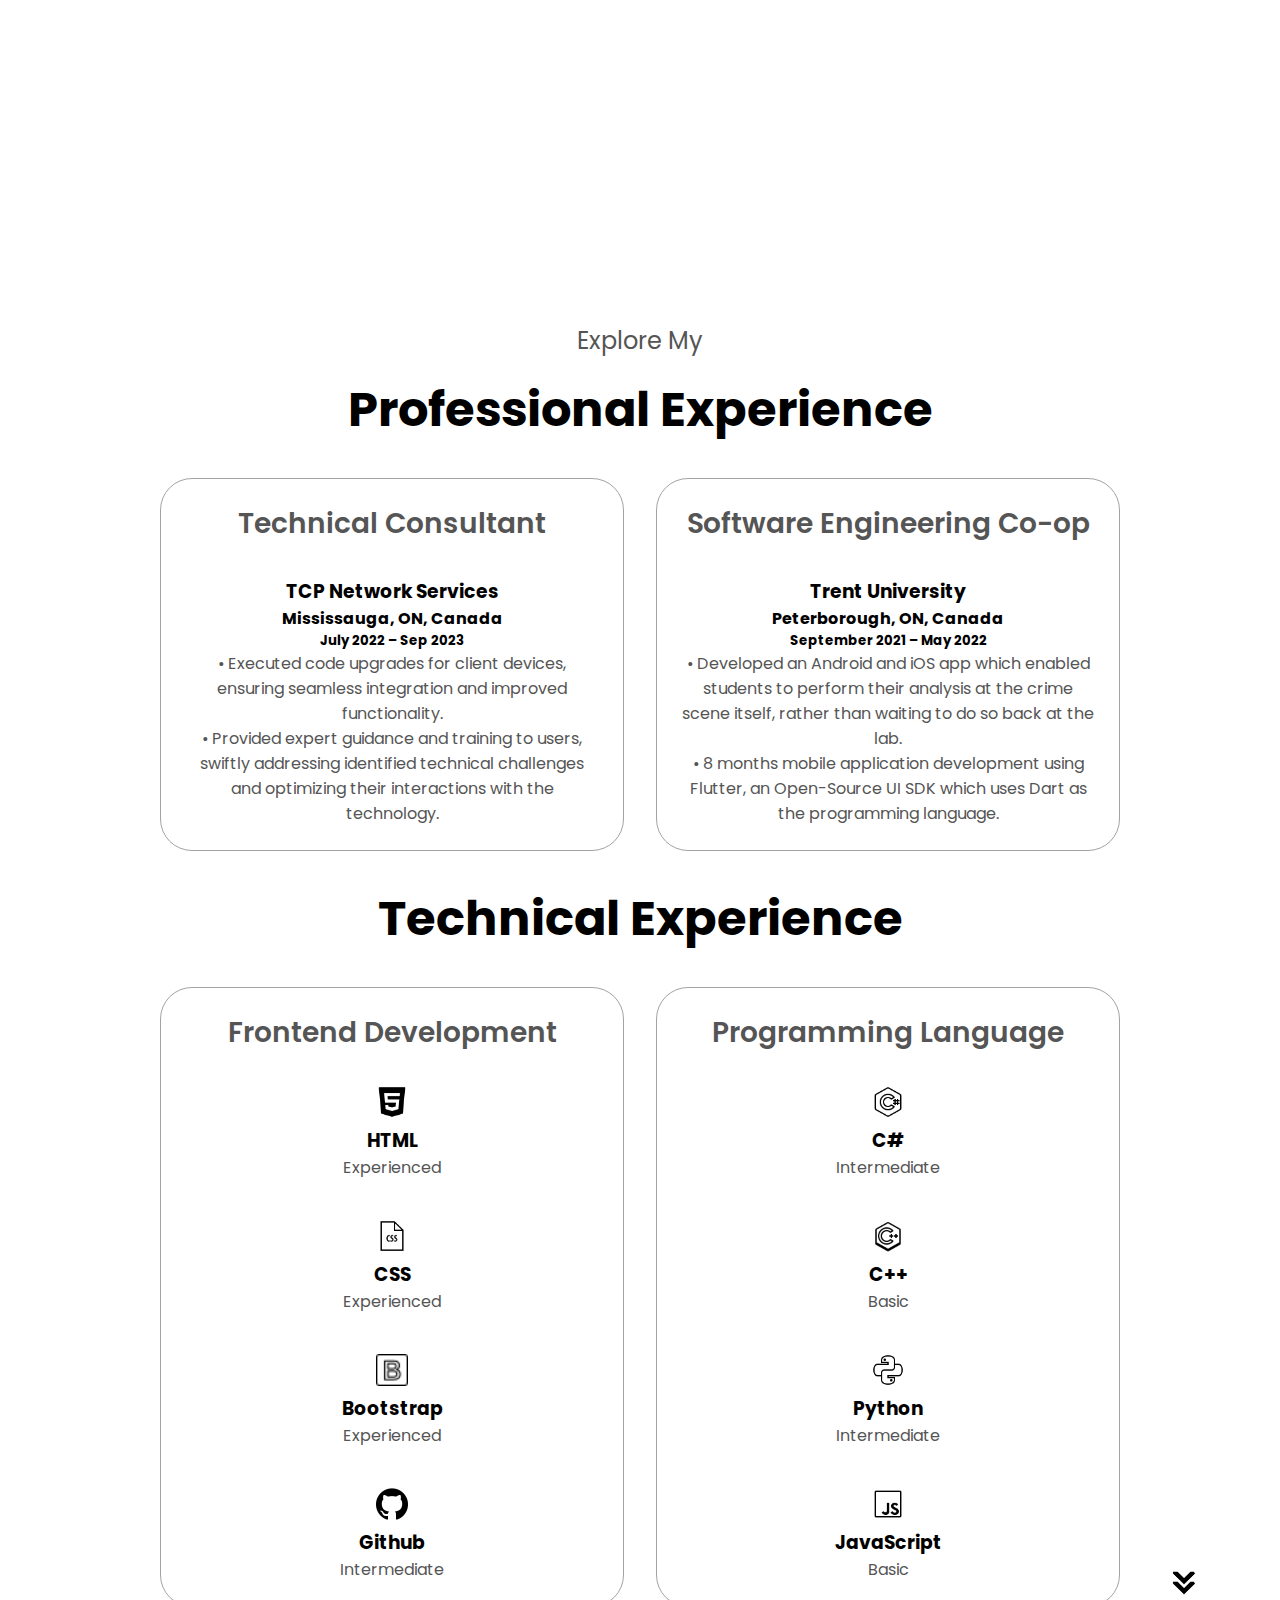
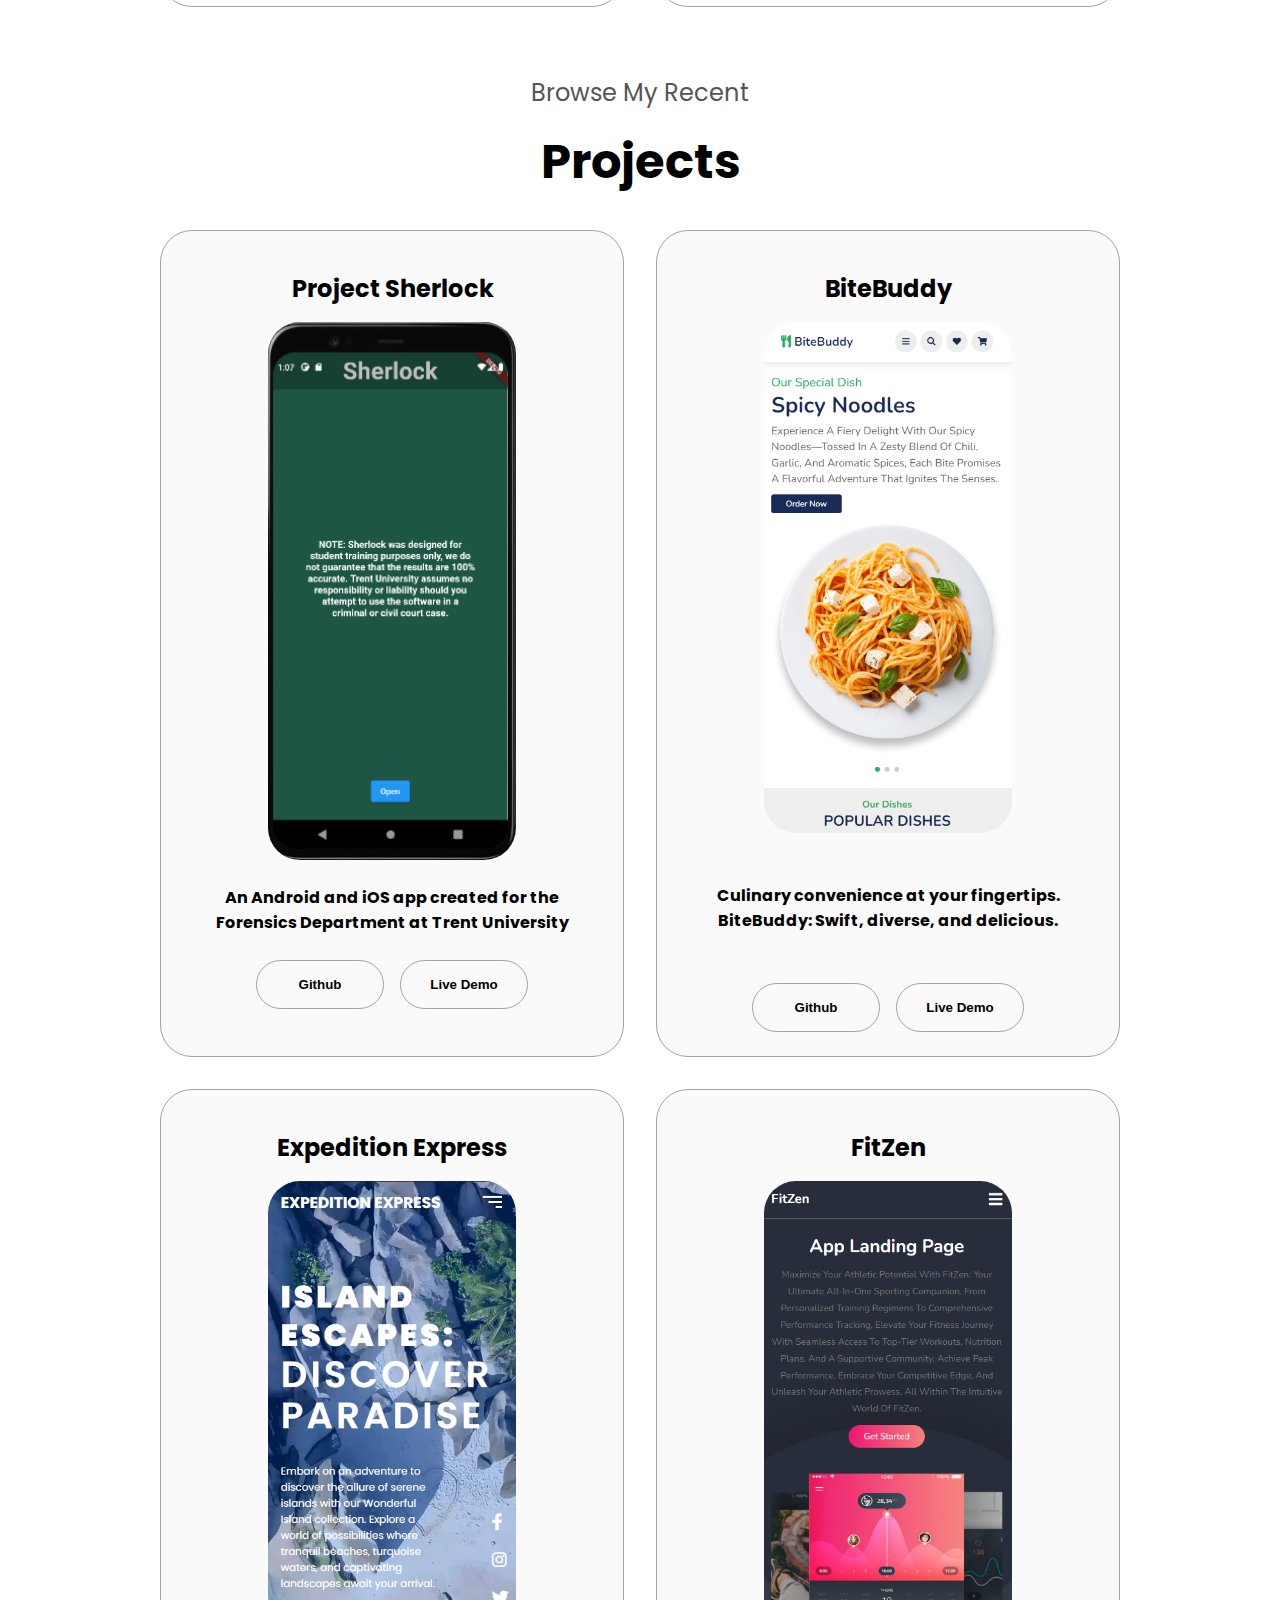
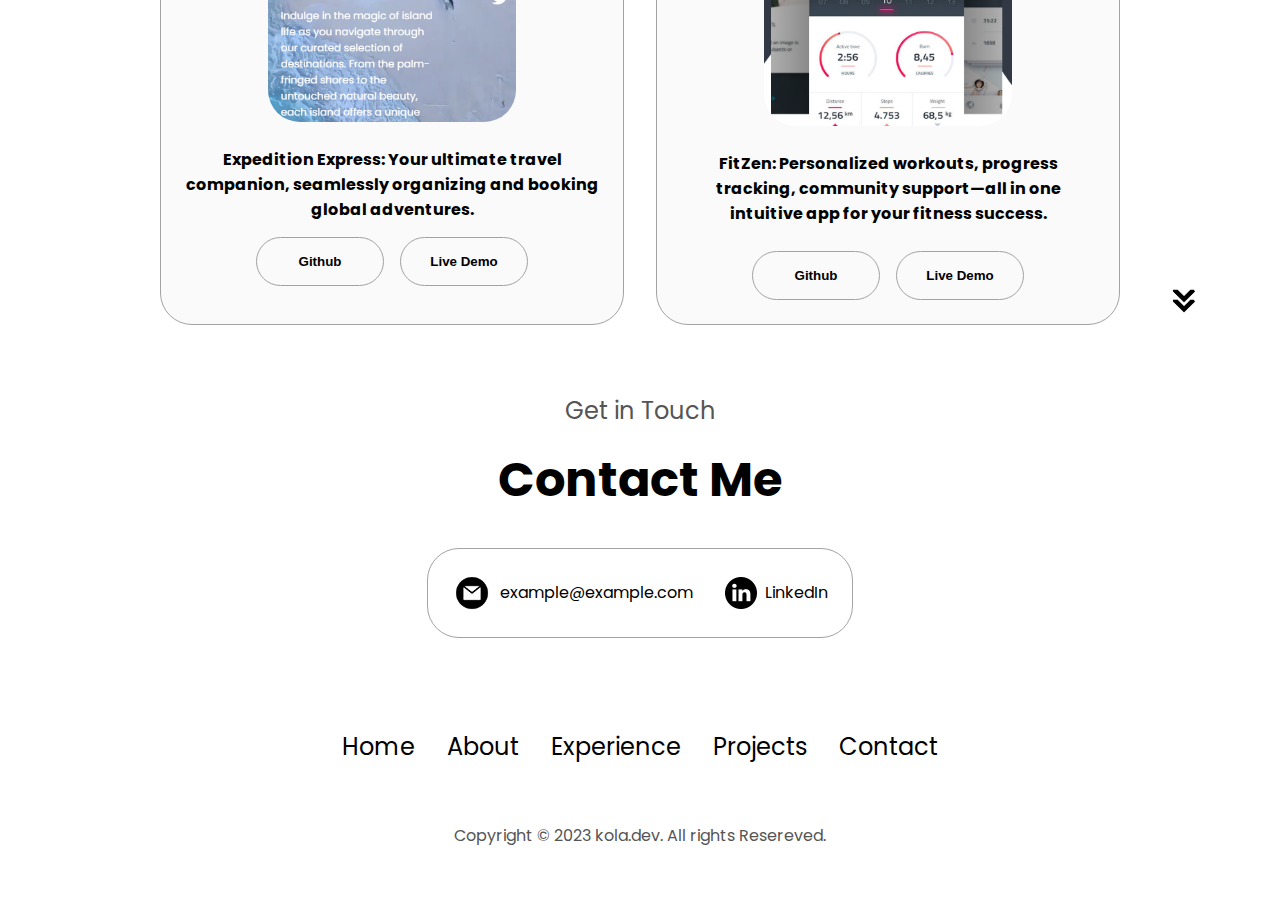
==== commit 37940c14: "Updated Resume" ====
--- a/index.html
+++ b/index.html
@@ -54,7 +54,9 @@
     <section id="profile">
         <div class="section__pic-container">
             <!-- Portfolio picture -->
-            <img src="././wPortfolio/assests/Kprofile.png" alt="profile picture">
+            <!-- Change to white -->
+            <!-- <img src="././wPortfolio/assests/Kprofile.png" alt="profile picture"> -->
+            <img src="././wPortfolio/assests/dog-computer.png" alt="profile picture">
         </div>
 
         <div class="section__text">
@@ -64,7 +66,8 @@
 
             <!-- PDF Download -->
             <div class="btn-container">
-                <button class="btn btn-color-2" onclick="window.open('././wPortfolio/assests/Kola Martins Resume.pdf')">
+                <button class="btn btn-color-2"
+                    onclick="window.open('././wPortfolio/assests/Kola M Software Engineer.pdf')">
                     Download CV
                 </button>
 
@@ -97,10 +100,12 @@
         <p class="section__text__p1">Get To Know More</p>
         <h1 class="title">About Me</h1>
         <div class="section-container">
+
             <!-- Second Image -->
-            <div class="section__pic-container">
+            <!-- <div class="section__pic-container">
                 <img src="././wPortfolio/assests/graduation-pic-bw.png" alt="Black Pic" class="about-pic">
-            </div>
+            </div> -->
+
             <!-- About Me  -->
             <div class="about-details-container">
                 <div class="about-containers">
@@ -422,7 +427,7 @@
 
 
                         <button class="btn btn-color-2 project-btn"
-                            onclick="location.href='../travel website/index.html'">Live Demo</button>
+                            onclick="location.href='https://kolawole10.github.io/travel-website/'">Live Demo</button>
                     </div>
                 </div>
 
@@ -437,11 +442,11 @@
                     <br>
                     <div class="btn-container">
                         <button class="btn btn-color-2 project-btn"
-                            onclick="location.href='https://github.com/kolawole10/landing-page/tree/main'">Github</button>
-
-
-                        <button class="btn btn-color-2 project-btn"
-                            onclick="location.href='../landing page/index.html'">Live Demo</button>
+                            onclick="location.href='https://github.com/kolawole10/FitZen'">Github</button>
+
+
+                        <button class="btn btn-color-2 project-btn"
+                            onclick="location.href='https://kolawole10.github.io/FitZen/'">Live Demo</button>
 
                     </div>
                 </div>
